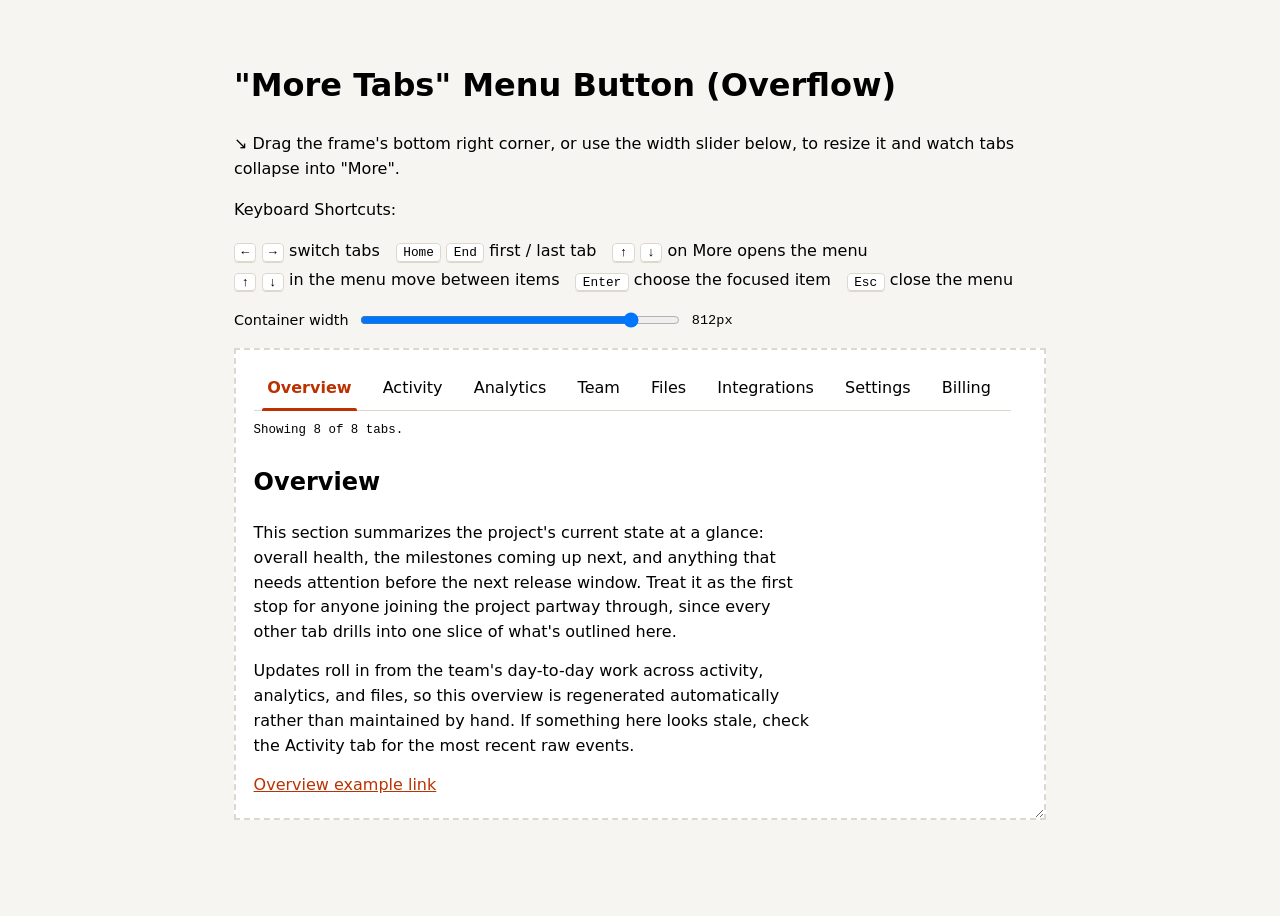
==== index.html @ 8c1244a3 "renamed html file" ====
<!doctype html>
<html lang="en">
  <head>
    <meta charset="UTF-8" />
    <meta name="viewport" content="width=device-width, initial-scale=1" />
    <title>"More Tabs" Menu Button (Overflow)</title>
    <link rel="stylesheet" href="/reflow-tabs.css" />
  </head>
  <body>
    <main>
      <h1>"More Tabs" Menu Button (Overflow)</h1>

      <div class="tabs-widget" data-js="tabs">
        <p>
          <span aria-hidden="true"> ↘ </span>
          Drag the frame's bottom right corner, or use the width slider
          below, to resize it and watch tabs collapse into "More".
        </p>
        <p>Keyboard Shortcuts:</p>
        <ul class="keyboard-hints">
          <li><kbd>←</kbd> <kbd>→</kbd> switch tabs</li>
          <li><kbd>Home</kbd> <kbd>End</kbd> first / last tab</li>
          <li><kbd>↑</kbd> <kbd>↓</kbd> on More opens the menu</li>
          <li><kbd>↑</kbd> <kbd>↓</kbd> in the menu move between items</li>
          <li><kbd>Enter</kbd> choose the focused item</li>
          <li><kbd>Esc</kbd> close the menu</li>
        </ul>

        <div class="resize-slider">
          <label for="widthSlider">Container width</label>
          <!-- min mirrors .tabs-container's CSS min-width; max is a round
               value comfortably above its natural resting width. Actual
               rendered width still obeys the CSS min-width/max-width:100%
               bounds regardless of what this is set to. -->
          <input type="range" id="widthSlider" min="255" max="900" step="1" />
          <output for="widthSlider" id="widthOutput"></output>
        </div>

        <div class="tabs-container" id="tabsContainer">
          <div class="tablist-row" id="tablistRow">
            <ul
              class="tablist"
              id="tablist"
              role="tablist"
              aria-label="Project sections"
            >
              <li class="tab-item" data-tab-id="overview" role="presentation">
                <button
                  type="button"
                  class="tab"
                  id="tab-overview"
                  role="tab"
                  aria-controls="panel-overview"
                  aria-selected="true"
                >
                  Overview
                </button>
              </li>
              <li class="tab-item" data-tab-id="activity" role="presentation">
                <button
                  type="button"
                  class="tab"
                  id="tab-activity"
                  role="tab"
                  aria-controls="panel-activity"
                  aria-selected="false"
                  tabindex="-1"
                >
                  Activity
                </button>
              </li>
              <li class="tab-item" data-tab-id="analytics" role="presentation">
                <button
                  type="button"
                  class="tab"
                  id="tab-analytics"
                  role="tab"
                  aria-controls="panel-analytics"
                  aria-selected="false"
                  tabindex="-1"
                >
                  Analytics
                </button>
              </li>
              <li class="tab-item" data-tab-id="team" role="presentation">
                <button
                  type="button"
                  class="tab"
                  id="tab-team"
                  role="tab"
                  aria-controls="panel-team"
                  aria-selected="false"
                  tabindex="-1"
                >
                  Team
                </button>
              </li>
              <li class="tab-item" data-tab-id="files" role="presentation">
                <button
                  type="button"
                  class="tab"
                  id="tab-files"
                  role="tab"
                  aria-controls="panel-files"
                  aria-selected="false"
                  tabindex="-1"
                >
                  Files
                </button>
              </li>
              <li
                class="tab-item"
                data-tab-id="integrations"
                role="presentation"
              >
                <button
                  type="button"
                  class="tab"
                  id="tab-integrations"
                  role="tab"
                  aria-controls="panel-integrations"
                  aria-selected="false"
                  tabindex="-1"
                >
                  Integrations
                </button>
              </li>
              <li class="tab-item" data-tab-id="settings" role="presentation">
                <button
                  type="button"
                  class="tab"
                  id="tab-settings"
                  role="tab"
                  aria-controls="panel-settings"
                  aria-selected="false"
                  tabindex="-1"
                >
                  Settings
                </button>
              </li>
              <li class="tab-item" data-tab-id="billing" role="presentation">
                <button
                  type="button"
                  class="tab"
                  id="tab-billing"
                  role="tab"
                  aria-controls="panel-billing"
                  aria-selected="false"
                  tabindex="-1"
                >
                  Billing
                </button>
              </li>
            </ul>

            <!-- Hidden until JS measures overflow via the container-query
                 custom property. No fallback: nothing useful to show
                 without JS. -->
            <div class="more-wrapper" id="moreWrapper" hidden>
              <button
                type="button"
                class="more-button"
                aria-label="More tabs"
                id="moreButton"
                aria-haspopup="true"
                aria-expanded="false"
                aria-controls="moreMenu"
              >
                More
                <svg
                  class="chevron"
                  viewBox="0 0 12 8"
                  aria-hidden="true"
                  focusable="false"
                >
                  <path
                    d="M1 1l5 5 5-5"
                    stroke="currentColor"
                    stroke-width="2"
                    fill="none"
                    stroke-linecap="round"
                    stroke-linejoin="round"
                  />
                </svg>
              </button>
              <ul
                class="more-menu"
                id="moreMenu"
                role="menu"
                aria-labelledby="moreButton"
                hidden
              ></ul>
            </div>
          </div>

          <p class="status" id="tabsStatus" aria-live="polite"></p>

          <div
            id="panel-overview"
            class="panel"
            role="tabpanel"
            aria-labelledby="tab-overview"
            tabindex="0"
          >
            <h2>Overview</h2>
            <p>
              This section summarizes the project's current state at a glance:
              overall health, the milestones coming up next, and anything that
              needs attention before the next release window. Treat it as the
              first stop for anyone joining the project partway through, since
              every other tab drills into one slice of what's outlined here.
            </p>
            <p>
              Updates roll in from the team's day-to-day work across activity,
              analytics, and files, so this overview is regenerated
              automatically rather than maintained by hand. If something here
              looks stale, check the Activity tab for the most recent raw
              events.
            </p>
            <a href="#">Overview example link</a>
          </div>
          <div
            id="panel-activity"
            class="panel"
            role="tabpanel"
            aria-labelledby="tab-activity"
            tabindex="0"
            hidden
          >
            <h2>Activity</h2>
            <p>
              A running log of what's changed recently: commits, comments,
              status updates, and anything else the team has touched. Entries
              are grouped by day and sorted newest first, so the most relevant
              context always surfaces at the top without needing to scroll.
            </p>
            <p>
              Filtering by person or by section is available from the toolbar
              above the feed (not shown in this demo). Older entries are
              paginated rather than infinitely loaded, which keeps the panel's
              height predictable even on projects with a long history.
            </p>
          </div>
          <div
            id="panel-analytics"
            class="panel"
            role="tabpanel"
            aria-labelledby="tab-analytics"
            tabindex="0"
            hidden
          >
            <h2>Analytics</h2>
            <p>
              Traffic, engagement, and conversion trends for the project, broken
              down by week and by source. The charts here favor trend lines over
              raw totals, since the day-to-day noise matters less than whether a
              metric is moving in the right direction over time.
            </p>
            <p>
              Export options include CSV and a shareable snapshot link, so
              numbers can be pulled into an external report without giving
              someone full access to this dashboard. Historical data further
              back than 12 months is archived separately.
            </p>
            <a href="#">Analytics example link</a>
          </div>
          <div
            id="panel-team"
            class="panel"
            role="tabpanel"
            aria-labelledby="tab-team"
            tabindex="0"
            hidden
          >
            <h2>Team</h2>
            <p>
              Everyone with access to this project, along with their role and
              how recently they've been active. Owners can adjust permissions
              directly from this list; everyone else can see roles but not
              change them.
            </p>
            <p>
              Pending invitations show up here too, greyed out until they're
              accepted. Removing someone from the team revokes their access
              immediately but leaves their past contributions (commits,
              comments, uploaded files) attributed to them.
            </p>
          </div>
          <div
            id="panel-files"
            class="panel"
            role="tabpanel"
            aria-labelledby="tab-files"
            tabindex="0"
            hidden
          >
            <h2>Files</h2>
            <p>
              Shared documents, exports, and uploaded assets for the project,
              organized into folders that mirror the project's own structure.
              Anyone on the team can upload; deleting a file moves it to a
              recoverable trash for 30 days before it's permanently removed.
            </p>
            <p>
              Large files are versioned automatically, so overwriting a document
              doesn't lose the previous copy. Search covers file names and, for
              common document types, the text inside them.
            </p>
            <a href="#">Files example link</a>
          </div>
          <div
            id="panel-integrations"
            class="panel"
            role="tabpanel"
            aria-labelledby="tab-integrations"
            tabindex="0"
            hidden
          >
            <h2>Integrations</h2>
            <p>
              Connections between this project and outside tools: chat
              notifications, issue trackers, deployment pipelines, and anything
              else that needs to react to changes here. Each integration can be
              scoped to specific event types instead of firing on everything.
            </p>
            <p>
              Disconnecting an integration stops new events immediately but
              doesn't undo anything it already triggered. Some integrations
              require re-authorizing periodically depending on the third party's
              own token expiry policy.
            </p>
          </div>
          <div
            id="panel-settings"
            class="panel"
            role="tabpanel"
            aria-labelledby="tab-settings"
            tabindex="0"
            hidden
          >
            <h2>Settings</h2>
            <p>
              Project-level configuration: name, visibility, default branch or
              workspace, and the notification preferences that apply to everyone
              unless they override them individually. Changes here take effect
              immediately for all members.
            </p>
            <p>
              Dangerous actions -- archiving, transferring ownership, or
              deleting the project outright -- live in a separate section
              further down and require typing the project name to confirm, to
              make them harder to trigger by accident.
            </p>
          </div>
          <div
            id="panel-billing"
            class="panel"
            role="tabpanel"
            aria-labelledby="tab-billing"
            tabindex="0"
            hidden
          >
            <h2>Billing</h2>
            <p>
              Current plan, seat usage, and the next billing date, along with a
              history of past invoices available for download. Usage-based
              charges (storage overages, extra build minutes) are itemized
              separately from the flat subscription fee.
            </p>
            <p>
              Payment method and billing contact can be updated by anyone with
              owner access. Downgrading a plan takes effect at the end of the
              current billing cycle rather than immediately, so there's no
              prorated refund to account for.
            </p>
            <a href="#">Billing example link</a>
          </div>
        </div>
      </div>
    </main>

    <script src="/reflow-tabs.js" defer></script>
  </body>
</html>
---- reflow-tabs.css ----
:root {
  --bg: #f6f5f1;
  --card: #ffffff;
  --border: #dcd8cd;
  --accent: #bb3200;
  --accent-soft: #fdede8;
  --focus: #bb3200;
  --mono: ui-monospace, "SFMono-Regular", Menlo, Consolas, monospace;
  --sans:
    ui-sans-serif, system-ui, -apple-system, "Segoe UI", Roboto, Arial,
    sans-serif;
}

* {
  box-sizing: border-box;
}
*:focus-visible {
  outline: 2px solid var(--focus);
}

body {
  margin: 0;
  font-family: var(--sans);
  background: var(--bg);
  line-height: 1.55;
}

main {
  max-width: 860px;
  margin: 0 auto;
  padding: 2.5rem 1.5rem 6rem;
}

/* ---------- Resizable container-query demo frame ---------- */

.tabs-widget {
  margin-top: 1rem;
}

.keyboard-hints {
  display: flex;
  flex-wrap: wrap;
  gap: 0.3rem 1rem;
  margin: 0.5rem 0 1rem;
  padding: 0;
  list-style: none;
  font-size: 1rem;
}

kbd {
  font-family: var(--mono);
  font-size: 0.8em;
  padding: 0.05rem 0.4rem;
  border: 1px solid var(--border);
  border-radius: 4px;
  background: var(--card);
  box-shadow: 0 1px 0 var(--border);
}

.resize-slider {
  display: flex;
  align-items: center;
  gap: 0.6rem;
  margin: 0.5rem 0 1rem;
  font-size: 0.9rem;
}
.resize-slider input[type="range"] {
  flex: 1 1 auto;
  max-width: 320px;
}
.resize-slider output {
  font-family: var(--mono);
  font-size: 0.85rem;
  min-width: 4.5ch;
  text-align: right;
}

.tabs-container {
  /* Container-query context for the @container rules below; queries
     respond to this element's inline size, not the viewport. */
  container-type: inline-size;
  container-name: tabs;

  resize: horizontal;
  overflow: auto;
  /* Reserves scrollbar space so a scrollbar appearing (e.g. the More menu
     extending past this element's bottom edge) doesn't change the
     measured content-box inline-size and trigger a spurious ResizeObserver
     recompute. Without support, recomputeLayout()'s visible-id comparison
     still guards against the same case. */
  scrollbar-gutter: stable;
  width: 100%;
  /* Floor required by the worst-case single-tab breakpoint below. */
  min-width: 255px;
  max-width: 100%;

  background: var(--card);
  border: 2px dashed var(--border);
  padding: 1.1rem 1.1rem 1.3rem;
}

.tablist-row {
  display: flex;
  align-items: stretch;
  gap: 0.4rem;
  border-bottom: 1px solid var(--border);
  /* Default when no @container rule matches: all tabs visible. JS reads
     this property to determine how many tabs fit. */
  --visible-count: 8;
}

/* ---------- Container query breakpoints ----------
   Widest -> narrowest; the narrowest matching rule wins the cascade.

   A container query only measures .tabs-container's pixel width, not the
   width of the specific tabs currently shown -- and the visible set
   changes at runtime (selecting an overflowed tab from the More menu
   promotes it into the last visible slot, displacing another tab).
   Thresholds tuned to the default tab order's width would fit only that
   combination and wrap for any wider combination.

   Each threshold is instead sized for the worst case: the N widest tab
   labels of all 8, not whichever N happen to be first. No combination of
   N visible tabs is ever wider than the N widest tabs overall, so this
   guarantees N tabs fit regardless of which N are shown. Cost: the
   container may show one fewer tab than the current combination could
   actually fit.

   Each value is the sum of the N widest tab widths + the gaps between
   them + the gap before the More button + the More button's own width,
   measured from the rendered demo and rounded up. (integrations 112 /
   overview 95 / analytics 90 / settings 84 / activity 79 / billing 70 /
   team 64 / files 58, tab gap 4, row gap 6.4, More button 77.) There is
   no --visible-count: 7 tier: 7 of the widest tabs plus the More button
   need more room than all 8 tabs need with no button, so that tier is
   unreachable.

   A max-width rule stays in effect down to the next rule's threshold,
   not just at its own boundary, so each rule's max-width is the
   requirement for the next tier UP, not its own -- the value on
   --visible-count: 6 is what 6 of the widest tabs need, and marks the
   point where 8 tabs stop fitting. .tabs-container's min-width above
   covers the narrowest tier the same way, for its own worst case (a
   lone "Integrations" tab + the More button), since there's no narrower
   rule to hand off to. */
@container tabs (max-width: 688px) {
  .tablist-row {
    --visible-count: 6;
  }
}
@container tabs (max-width: 640px) {
  .tablist-row {
    --visible-count: 5;
  }
}
@container tabs (max-width: 566px) {
  .tablist-row {
    --visible-count: 4;
  }
}
@container tabs (max-width: 484px) {
  .tablist-row {
    --visible-count: 3;
  }
}
@container tabs (max-width: 396px) {
  .tablist-row {
    --visible-count: 2;
  }
}
@container tabs (max-width: 302px) {
  .tablist-row {
    --visible-count: 1;
  }
}

.tablist {
  list-style: none;
  display: flex;
  /* Fallback before JS's first recomputeLayout() runs; JS then hides
     overflow items instead of relying on wrapping. */
  flex-wrap: wrap;
  gap: 0.25rem;
  margin: 0;
  padding: 0;
  flex: 1 1 auto;
  min-width: 0;
}

.tab-item {
  display: block;
}
.tab-item[hidden] {
  display: none;
}

button.tab {
  appearance: none;
  background: none;
  border: none;
  font: inherit;
  padding: 0.55rem 0.85rem;
  border-radius: 7px 7px 0 0;
  cursor: pointer;
  white-space: nowrap;
  position: relative;
}

button.tab:hover {
  background: var(--accent-soft);
}

button.tab[aria-selected="true"] {
  color: var(--accent);
  font-weight: 600;
}
button.tab[aria-selected="true"]::after {
  content: "";
  position: absolute;
  left: 0.5rem;
  right: 0.5rem;
  bottom: -1px;
  height: 3px;
  background: var(--accent);
  border-radius: 2px 2px 0 0;
}

.tab:focus-visible {
  outline-offset: -2px;
  border-radius: 6px;
}

/* ---------- More menu (menu button pattern) ---------- */

.more-wrapper {
  position: relative;
  flex: 0 0 auto;
  align-self: flex-start;
}
.more-wrapper[hidden] {
  display: none;
}

.more-button {
  appearance: none;
  display: inline-flex;
  align-items: center;
  gap: 0.35rem;
  background: none;
  border: none;
  font: inherit;
  padding: 0.55rem 0.75rem;
  border-radius: 7px 7px 0 0;
  cursor: pointer;
}
.more-button:hover {
  background: var(--accent-soft);
}
.more-button[aria-expanded="true"] {
  color: var(--accent);
  font-weight: 600;
}
.more-button:focus-visible {
  outline-offset: -2px;
  border-radius: 6px;
}
.more-button .chevron {
  width: 10px;
  height: 7px;
  transition: transform 0.15s ease;
}
.more-button[aria-expanded="true"] .chevron {
  transform: rotate(180deg);
}

.more-menu {
  position: absolute;
  top: calc(100% + 6px);
  right: 0;
  z-index: 10;
  min-width: 180px;
  margin: 0;
  padding: 0.35rem;
  list-style: none;
  background: var(--card);
  border: 1px solid var(--border);
  border-radius: 8px;
  box-shadow: 0 8px 24px rgba(20, 20, 15, 0.14);
}
.more-menu[hidden] {
  display: none;
}

.more-menu button[role="menuitem"] {
  display: block;
  width: 100%;
  text-align: left;
  appearance: none;
  background: none;
  border: none;
  font: inherit;
  padding: 0.5rem 0.65rem;
  border-radius: 5px;
  cursor: pointer;
}
.more-menu button[role="menuitem"]:hover {
  background: var(--accent-soft);
}
.more-menu button[role="menuitem"]:focus-visible {
  outline-offset: 1px;
}

/* ---------- Status line + panels ---------- */

.status {
  font-size: 0.78rem;
  margin: 0.6rem 0 0;
  font-family: var(--mono);
}

.panel {
  padding-top: 0.25rem;
}
.panel p {
  margin: 0 0 0.9rem;
  max-width: 55ch;
}
.panel p:last-child {
  margin-bottom: 0;
}
.panel a {
  color: var(--accent);
}

@media (prefers-reduced-motion: reduce) {
  .more-button .chevron {
    transition: none;
  }
}
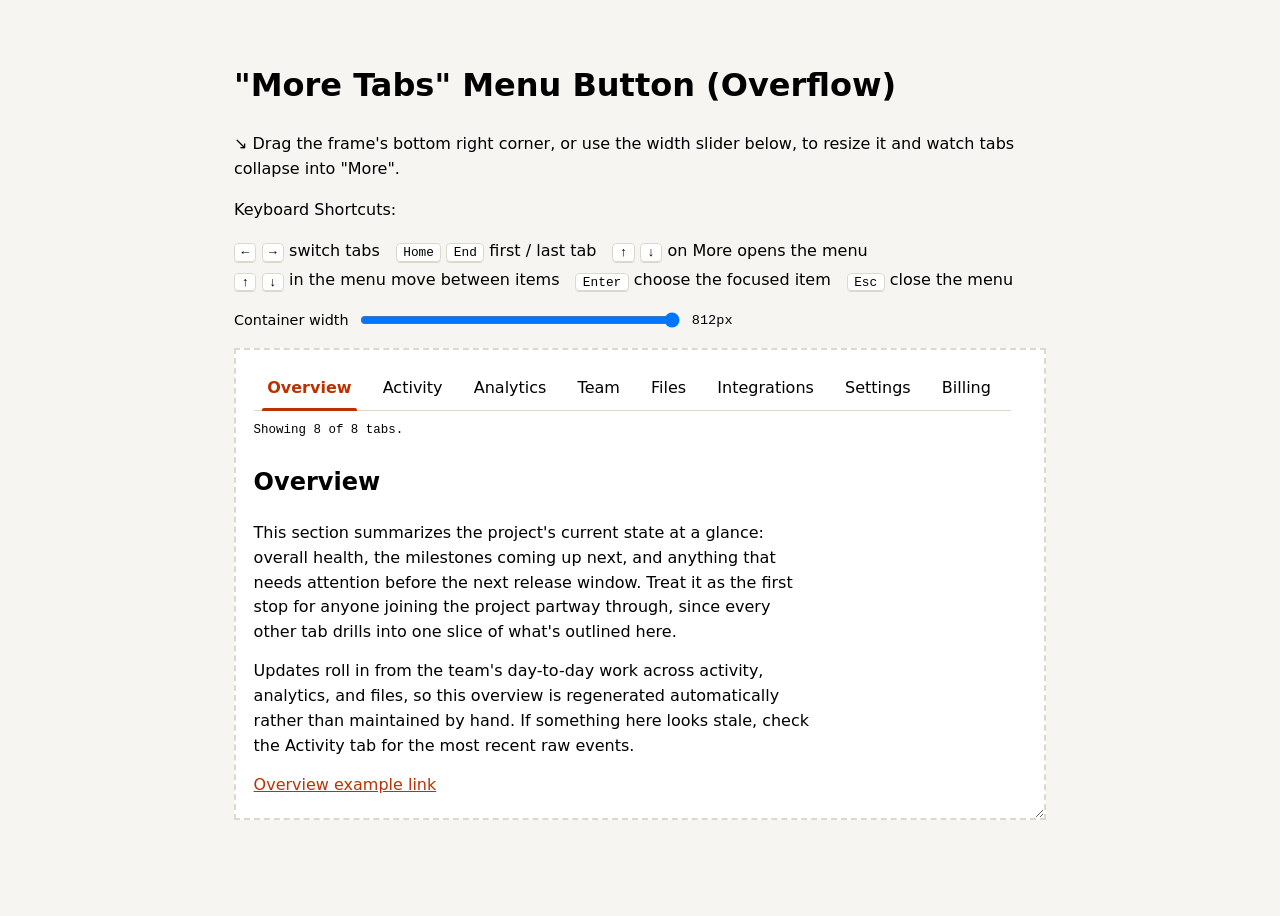
==== commit 28b402ac: "fixed container max width bug" ====
--- a/index.html
+++ b/index.html
@@ -4,7 +4,7 @@
     <meta charset="UTF-8" />
     <meta name="viewport" content="width=device-width, initial-scale=1" />
     <title>"More Tabs" Menu Button (Overflow)</title>
-    <link rel="stylesheet" href="/reflow-tabs.css" />
+    <link rel="stylesheet" href="style.css" />
   </head>
   <body>
     <main>
@@ -13,8 +13,8 @@
       <div class="tabs-widget" data-js="tabs">
         <p>
           <span aria-hidden="true"> ↘ </span>
-          Drag the frame's bottom right corner, or use the width slider
-          below, to resize it and watch tabs collapse into "More".
+          Drag the frame's bottom right corner, or use the width slider below,
+          to resize it and watch tabs collapse into "More".
         </p>
         <p>Keyboard Shortcuts:</p>
         <ul class="keyboard-hints">
@@ -28,11 +28,10 @@
 
         <div class="resize-slider">
           <label for="widthSlider">Container width</label>
-          <!-- min mirrors .tabs-container's CSS min-width; max is a round
-               value comfortably above its natural resting width. Actual
-               rendered width still obeys the CSS min-width/max-width:100%
-               bounds regardless of what this is set to. -->
-          <input type="range" id="widthSlider" min="255" max="900" step="1" />
+          <!-- Placeholder bounds for the instant before JS runs; JS
+               overwrites both with the real computed min-width and the
+               parent's actual content width once it loads. -->
+          <input type="range" id="widthSlider" min="255" max="812" step="1" />
           <output for="widthSlider" id="widthOutput"></output>
         </div>
 
@@ -379,6 +378,6 @@
       </div>
     </main>
 
-    <script src="/reflow-tabs.js" defer></script>
+    <script src="script.js" defer></script>
   </body>
 </html>
--- a/style.css
+++ b/style.css
@@ -0,0 +1,339 @@
+:root {
+  --bg: #f6f5f1;
+  --card: #ffffff;
+  --border: #dcd8cd;
+  --accent: #bb3200;
+  --accent-soft: #fdede8;
+  --focus: #bb3200;
+  --mono: ui-monospace, "SFMono-Regular", Menlo, Consolas, monospace;
+  --sans:
+    ui-sans-serif, system-ui, -apple-system, "Segoe UI", Roboto, Arial,
+    sans-serif;
+}
+
+* {
+  box-sizing: border-box;
+}
+*:focus-visible {
+  outline: 2px solid var(--focus);
+}
+
+body {
+  margin: 0;
+  font-family: var(--sans);
+  background: var(--bg);
+  line-height: 1.55;
+}
+
+main {
+  max-width: 860px;
+  margin: 0 auto;
+  padding: 2.5rem 1.5rem 6rem;
+}
+
+/* ---------- Resizable container-query demo frame ---------- */
+
+.tabs-widget {
+  margin-top: 1rem;
+}
+
+.keyboard-hints {
+  display: flex;
+  flex-wrap: wrap;
+  gap: 0.3rem 1rem;
+  margin: 0.5rem 0 1rem;
+  padding: 0;
+  list-style: none;
+  font-size: 1rem;
+}
+
+kbd {
+  font-family: var(--mono);
+  font-size: 0.8em;
+  padding: 0.05rem 0.4rem;
+  border: 1px solid var(--border);
+  border-radius: 4px;
+  background: var(--card);
+  box-shadow: 0 1px 0 var(--border);
+}
+
+.resize-slider {
+  display: flex;
+  align-items: center;
+  gap: 0.6rem;
+  margin: 0.5rem 0 1rem;
+  font-size: 0.9rem;
+}
+.resize-slider input[type="range"] {
+  flex: 1 1 auto;
+  max-width: 320px;
+}
+.resize-slider output {
+  font-family: var(--mono);
+  font-size: 0.85rem;
+  min-width: 4.5ch;
+  text-align: right;
+}
+
+.tabs-container {
+  /* Container-query context for the @container rules below; queries
+     respond to this element's inline size, not the viewport. */
+  container-type: inline-size;
+  container-name: tabs;
+
+  resize: horizontal;
+  overflow: auto;
+  /* Reserves scrollbar space so a scrollbar appearing (e.g. the More menu
+     extending past this element's bottom edge) doesn't change the
+     measured content-box inline-size and trigger a spurious ResizeObserver
+     recompute. Without support, recomputeLayout()'s visible-id comparison
+     still guards against the same case. */
+  scrollbar-gutter: stable;
+  width: 100%;
+  /* Floor required by the worst-case single-tab breakpoint below. */
+  min-width: 255px;
+  max-width: 100%;
+
+  background: var(--card);
+  border: 2px dashed var(--border);
+  padding: 1.1rem 1.1rem 1.3rem;
+}
+
+.tablist-row {
+  display: flex;
+  align-items: stretch;
+  gap: 0.4rem;
+  border-bottom: 1px solid var(--border);
+  /* Default when no @container rule matches: all tabs visible. JS reads
+     this property to determine how many tabs fit. */
+  --visible-count: 8;
+}
+
+/* ---------- Container query breakpoints ----------
+   Widest -> narrowest; the narrowest matching rule wins the cascade.
+
+   A container query only measures .tabs-container's pixel width, not the
+   width of the specific tabs currently shown -- and the visible set
+   changes at runtime (selecting an overflowed tab from the More menu
+   promotes it into the last visible slot, displacing another tab).
+   Thresholds tuned to the default tab order's width would fit only that
+   combination and wrap for any wider combination.
+
+   Each threshold is instead sized for the worst case: the N widest tab
+   labels of all 8, not whichever N happen to be first. No combination of
+   N visible tabs is ever wider than the N widest tabs overall, so this
+   guarantees N tabs fit regardless of which N are shown. Cost: the
+   container may show one fewer tab than the current combination could
+   actually fit.
+
+   Each value is the sum of the N widest tab widths + the gaps between
+   them + the gap before the More button + the More button's own width,
+   measured from the rendered demo and rounded up. (integrations 112 /
+   overview 95 / analytics 90 / settings 84 / activity 79 / billing 70 /
+   team 64 / files 58, tab gap 4, row gap 6.4, More button 77.) There is
+   no --visible-count: 7 tier: 7 of the widest tabs plus the More button
+   need more room than all 8 tabs need with no button, so that tier is
+   unreachable.
+
+   A max-width rule stays in effect down to the next rule's threshold,
+   not just at its own boundary, so each rule's max-width is the
+   requirement for the next tier UP, not its own -- the value on
+   --visible-count: 6 is what 6 of the widest tabs need, and marks the
+   point where 8 tabs stop fitting. .tabs-container's min-width above
+   covers the narrowest tier the same way, for its own worst case (a
+   lone "Integrations" tab + the More button), since there's no narrower
+   rule to hand off to. */
+@container tabs (max-width: 688px) {
+  .tablist-row {
+    --visible-count: 6;
+  }
+}
+@container tabs (max-width: 640px) {
+  .tablist-row {
+    --visible-count: 5;
+  }
+}
+@container tabs (max-width: 566px) {
+  .tablist-row {
+    --visible-count: 4;
+  }
+}
+@container tabs (max-width: 484px) {
+  .tablist-row {
+    --visible-count: 3;
+  }
+}
+@container tabs (max-width: 396px) {
+  .tablist-row {
+    --visible-count: 2;
+  }
+}
+@container tabs (max-width: 302px) {
+  .tablist-row {
+    --visible-count: 1;
+  }
+}
+
+.tablist {
+  list-style: none;
+  display: flex;
+  /* Fallback before JS's first recomputeLayout() runs; JS then hides
+     overflow items instead of relying on wrapping. */
+  flex-wrap: wrap;
+  gap: 0.25rem;
+  margin: 0;
+  padding: 0;
+  flex: 1 1 auto;
+  min-width: 0;
+}
+
+.tab-item {
+  display: block;
+}
+.tab-item[hidden] {
+  display: none;
+}
+
+button.tab {
+  appearance: none;
+  background: none;
+  border: none;
+  font: inherit;
+  padding: 0.55rem 0.85rem;
+  border-radius: 7px 7px 0 0;
+  cursor: pointer;
+  white-space: nowrap;
+  position: relative;
+}
+
+button.tab:hover {
+  background: var(--accent-soft);
+}
+
+button.tab[aria-selected="true"] {
+  color: var(--accent);
+  font-weight: 600;
+}
+button.tab[aria-selected="true"]::after {
+  content: "";
+  position: absolute;
+  left: 0.5rem;
+  right: 0.5rem;
+  bottom: -1px;
+  height: 3px;
+  background: var(--accent);
+  border-radius: 2px 2px 0 0;
+}
+
+.tab:focus-visible {
+  outline-offset: -2px;
+  border-radius: 6px;
+}
+
+/* ---------- More menu (menu button pattern) ---------- */
+
+.more-wrapper {
+  position: relative;
+  flex: 0 0 auto;
+  align-self: flex-start;
+}
+.more-wrapper[hidden] {
+  display: none;
+}
+
+.more-button {
+  appearance: none;
+  display: inline-flex;
+  align-items: center;
+  gap: 0.35rem;
+  background: none;
+  border: none;
+  font: inherit;
+  padding: 0.55rem 0.75rem;
+  border-radius: 7px 7px 0 0;
+  cursor: pointer;
+}
+.more-button:hover {
+  background: var(--accent-soft);
+}
+.more-button[aria-expanded="true"] {
+  color: var(--accent);
+  font-weight: 600;
+}
+.more-button:focus-visible {
+  outline-offset: -2px;
+  border-radius: 6px;
+}
+.more-button .chevron {
+  width: 10px;
+  height: 7px;
+  transition: transform 0.15s ease;
+}
+.more-button[aria-expanded="true"] .chevron {
+  transform: rotate(180deg);
+}
+
+.more-menu {
+  position: absolute;
+  top: calc(100% + 6px);
+  right: 0;
+  z-index: 10;
+  min-width: 180px;
+  margin: 0;
+  padding: 0.35rem;
+  list-style: none;
+  background: var(--card);
+  border: 1px solid var(--border);
+  border-radius: 8px;
+  box-shadow: 0 8px 24px rgba(20, 20, 15, 0.14);
+}
+.more-menu[hidden] {
+  display: none;
+}
+
+.more-menu button[role="menuitem"] {
+  display: block;
+  width: 100%;
+  text-align: left;
+  appearance: none;
+  background: none;
+  border: none;
+  font: inherit;
+  padding: 0.5rem 0.65rem;
+  border-radius: 5px;
+  cursor: pointer;
+}
+.more-menu button[role="menuitem"]:hover {
+  background: var(--accent-soft);
+}
+.more-menu button[role="menuitem"]:focus-visible {
+  outline-offset: 1px;
+}
+
+/* ---------- Status line + panels ---------- */
+
+.status {
+  font-size: 0.78rem;
+  margin: 0.6rem 0 0;
+  font-family: var(--mono);
+}
+
+.panel {
+  padding-top: 0.25rem;
+}
+.panel p {
+  margin: 0 0 0.9rem;
+  max-width: 55ch;
+}
+.panel p:last-child {
+  margin-bottom: 0;
+}
+.panel a {
+  color: var(--accent);
+}
+
+@media (prefers-reduced-motion: reduce) {
+  .more-button .chevron {
+    transition: none;
+  }
+}
